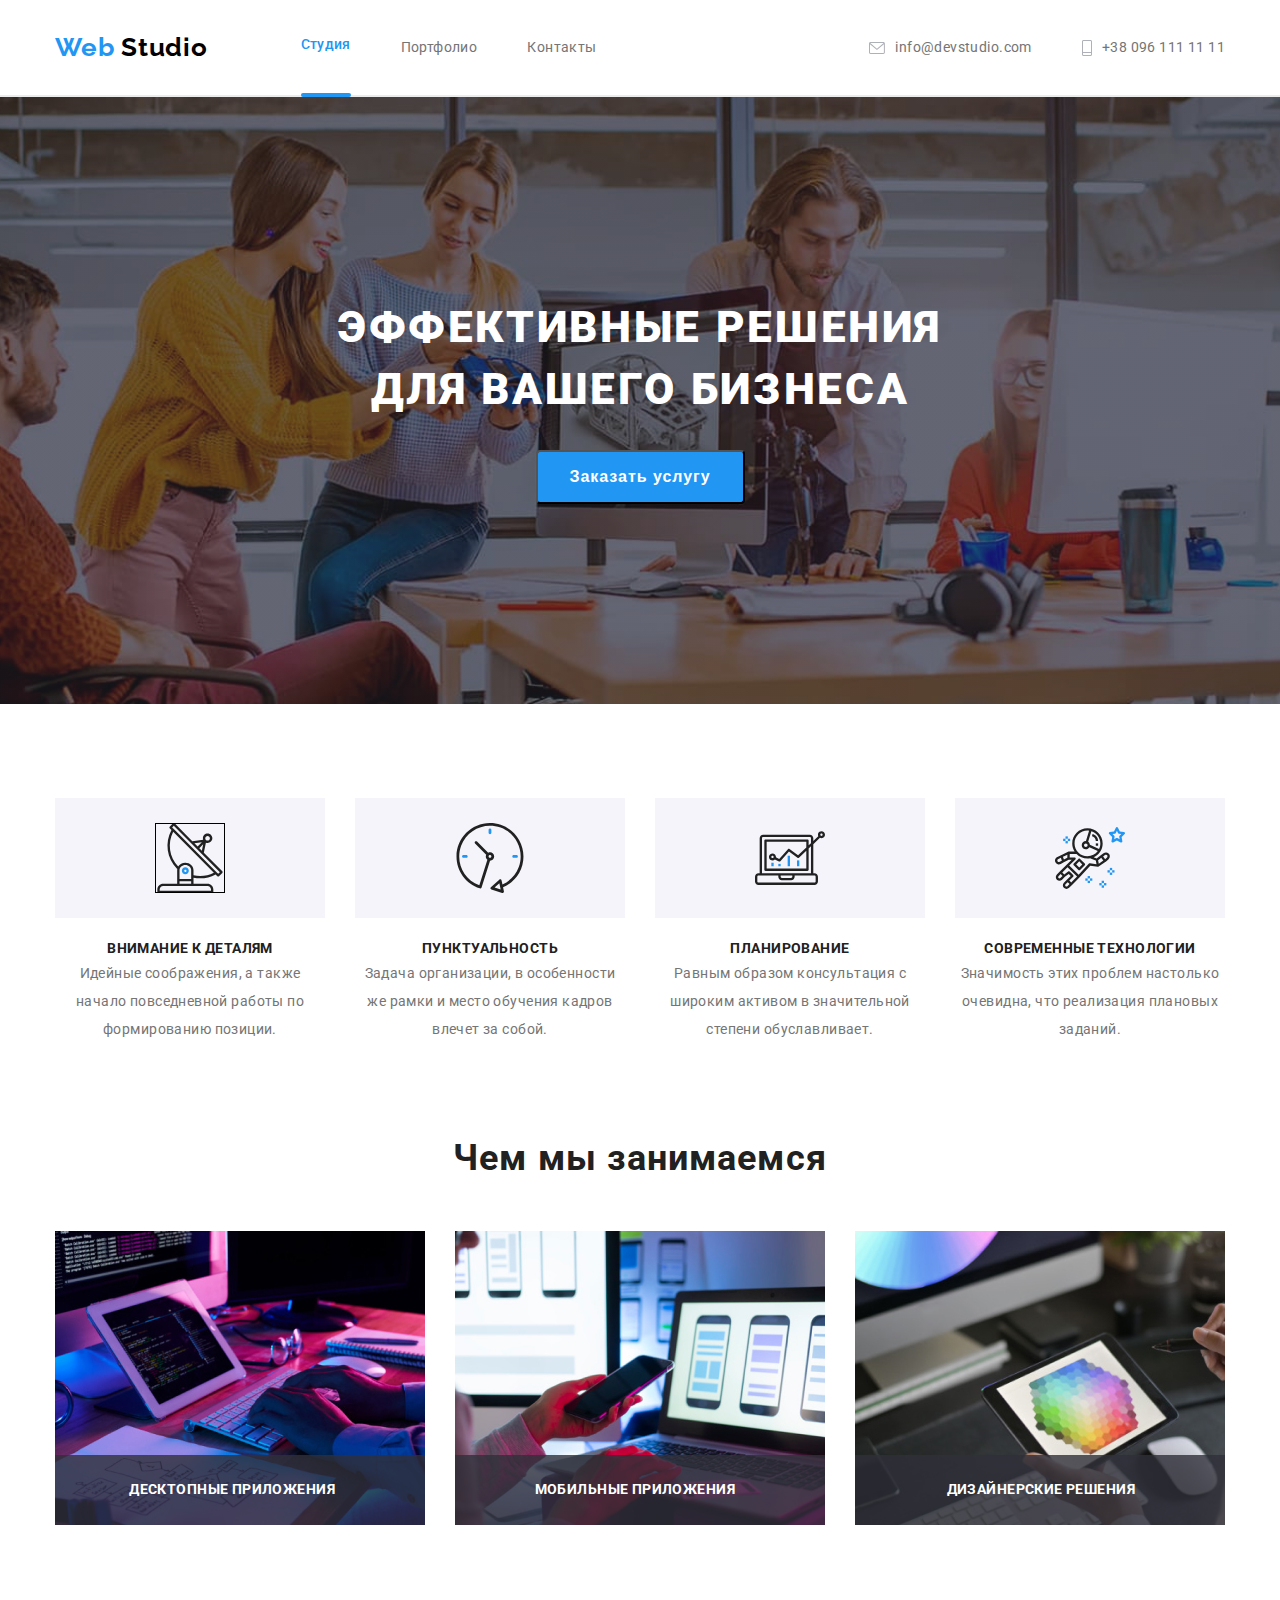
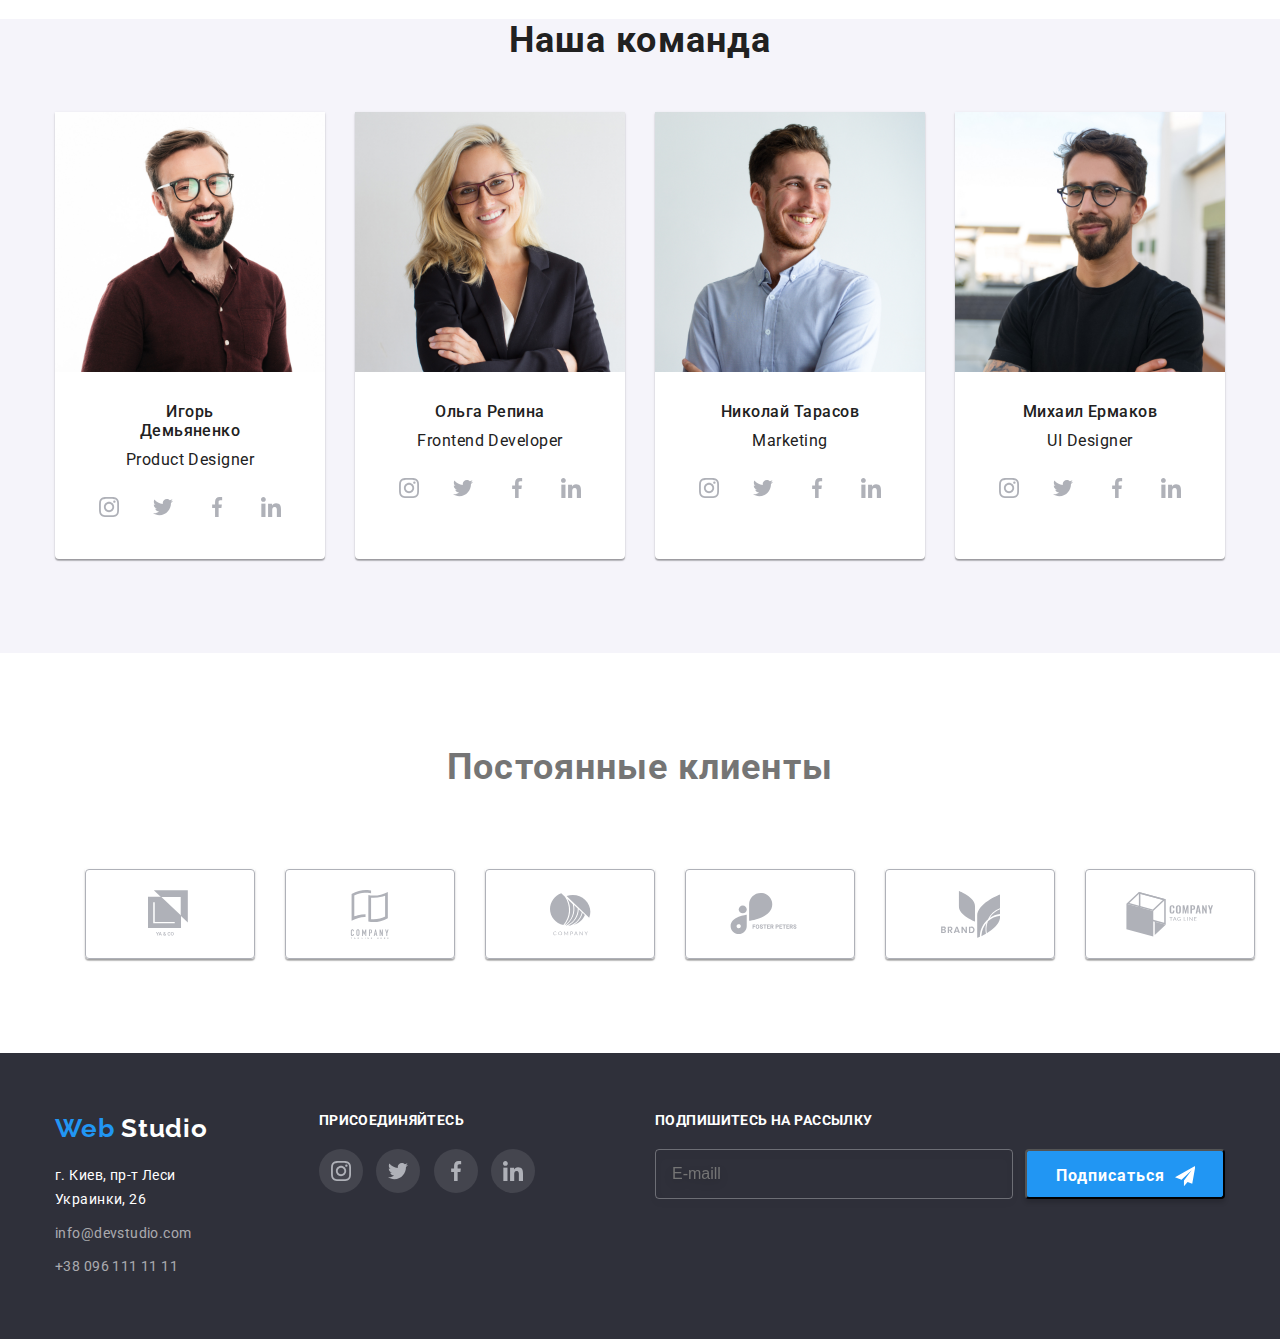
==== index.html @ 198d594f "Создание" ====
<!DOCTYPE html>
<html lang="ru">
<head>
    <meta charset="UTF-8">
    <meta http-equiv="X-UA-Compatible" content="IE=edge">
    <meta name="viewport" content="width=device-width, initial-scale=1.0">
    <title>домашнее задание#7</title>
    <link rel="preconnect" href="https://fonts.gstatic.com">
    <link href="https://fonts.googleapis.com/css2?family=Raleway:wght@700&family=Roboto:wght@400;500;700;900&display=swap" rel="stylesheet"> 
    <link rel="stylesheet" href="./css/styles.min.css">
</head>
<body class="page">
    <!-- шапка -->
   <header class="header ">
       <div class="container header__container"> 
       <nav class="navigation">
       <a href="./index.html" class="logo header__logo"> <span class="logo__color">Web</span> Studio</a>
    <ul class="site-nav list menu">
       <li class="menu__item"><a href="" class="link site-nav__current current menu__link"> Студия</a></li>
       <li class="menu__item"><a href="./portfolio.html" class="link menu__link link-current" >Портфолио</a></li>
       <li class="menu__item"><a href="" class="link menu__link">Контакты</a></li>
    </ul>
        </nav>
    <ul class="contacts-nav list menu"> 
       <li class="menu__item"> 
           <a href="mailto:info@devstudio.com" class="item menu__link ">
               <svg class="icon menu__item-icon" width= "16" height= "12" fill= "currentcolor">
                   <use  href="./images/sprite.svg.svg#icon-envelopehsvg"> </use>
               </svg>
               info@devstudio.com 
            </a>
        </li>
    <li class="menu__item">
        <a href="tel:+380961111111" class="item menu__link ">
            <svg class="icon menu__item-icon" width= "10" height= "16" fill= "currentcolor"> 
                <use  href="./images/tel.svg.svg#icon-Vector"> 
                </use>
            </svg>
             +38 096 111 11 11
            </a>
        </li>
    </ul>
       </div>
   </header> 
   <!-- герой -->
   <main>
       <section class="hero">
           <div class="container">
           <h1 class="hero__title  hero-container"> Эффективные решения для вашего бизнеса</h1>
           <button type="button" class="knob hero__knob hero-container" data-modal-open >Заказать услугу </button>
        </div>
        
       </section>
      
       <!-- о компании -->
       <section class="section"> 
           <div class="container">
               <h2 class="visually-hidden" > Секции </h2>
            <ul class="features list grid">
                <li class="section__item antenna"> 
                    <h3 class="features__title"> Внимание к деталям</h3>
                    <p class="features__text"> Идейные соображения, а также начало повседневной работы по формированию позиции.</p>
                </li>
                <li class="section__item clock">
                    <h3 class="features__title"> Пунктуальность</h3>
                    <p class="features__text"> Задача организации, в особенности же рамки и место обучения кадров влечет за собой.</p>
                </li>
                <li class="section__item diagrama">
                    <h3 class="features__title"> Планирование </h3>
                    <p class="features__text"> Равным образом консультация с широким активом в значительной степени обуславливает.</p>
                </li>
                <li class="section__item astronaut">
                    <h3 class="features__title">Современные технологии </h3>
                    <p class="features__text" > Значимость этих проблем настолько очевидна, что реализация плановых заданий.</p>
                </li>
            </ul>
        </div>
        </section>
        <section class="section-foto">
            <div class="container">
               <h2 class="section__title"> Чем мы занимаемся</h2>
                <ul class="list grid__img">
                <li class="grid__foto"> <img src="./images/img.jpg" alt="печает" width="370" > 
                <p class="grid__foto-text"> Десктопные приложения</p>
                </li>
                <li class="grid__foto"><img src="./images/img1.jpg" alt="телефон" width="370">
                    <p class="grid__foto-text"> Мобильные приложения</p>
                </li>
                <li class="grid__foto"><img src="./images/img2.jpg" alt="планшет" width="370">
                    <p class="grid__foto-text"> Дизайнерские решения</p>
                </li>
            </ul> 
        </div>
        </section>
       
       <!-- команда -->
       
       <section class="team">
        <div class="container personnel">
            <h2 class="team__title"> Наша команда</h2>
            <ul class="list grid__team">
                <li class="grid__item team__item">
                    <img class="personnel__img" src="./images/personnel/img.jpg" alt="игорь" width="270">
                    <h3 class="personnel__title">Игорь Демьяненко</h3>
                    <p class="team__text" lang="en"> Product Designer</p>
                    <ul class="list social-icons">
                        <li class="social-icons__item">
                            <a href="" class="social-icons__link" target="_blank" rel="noopener noreferrer">
                                <svg class="icon social-icons__icon">
                                    <use href=" ./images/sprite.svg.svg#icon-instagramsvg"></use>
                                </svg>
                            </a>
                        </li>
                        <li class="social-icons__item">
                            <a href="" class="social-icons__link" target="_blank" rel="noopener noreferrer">
                                <svg class="icon social-icons__icon">
                                    <use href="./images/sprite.svg.svg#icon-twittersvg"></use>
                                </svg>
                            </a>
                        </li>
                        <li class="social-icons__item">
                            <a href="" class="social-icons__link" target="_blank" rel="noopener noreferrer">
                                <svg class="icon social-icons__icon">
                                    <use href="./images/sprite.svg.svg#icon-facebooksvg"></use>
                                </svg>
                            </a>
                        </li>
                        <li class="social-icons__item">
                            <a href="" class="social-icons__link" target="_blank" rel="noopener noreferrer">
                                <svg class="icon social-icons__icon">
                                    <use href="./images/sprite.svg.svg#icon-linkedinsvg"></use>
                                </svg>
                            </a>
                        </li>
                    </ul>
                </li>
                <li class="grid__item team__item">
                    <img class="personnel__img" src="./images/personnel/img1.jpg" alt="оля" width="270">
                    <h3 class="personnel__title">Ольга Репина</h3>
                    <p class="team__text" lang="en"> Frontend Developer</p>
                    <ul class="list social-icons">
                        <li class="social-icons__item">
                            <a href="" class="social-icons__link" target="_blank" rel="noopener noreferrer">
                                <svg class="icon social-icons__icon">
                                    <use href=" ./images/sprite.svg.svg#icon-instagramsvg"></use>
                                </svg>
                            </a>
                        </li>
                        <li class="social-icons__item">
                            <a href="" class="social-icons__link" target="_blank" rel="noopener noreferrer">
                                <svg class="icon social-icons__icon">
                                    <use href="./images/sprite.svg.svg#icon-twittersvg"></use>
                                </svg>
                            </a>
                        </li>
                        <li class="social-icons__item">
                            <a href="" class="social-icons__link" target="_blank" rel="noopener noreferrer">
                                <svg class="icon social-icons__icon">
                                    <use href="./images/sprite.svg.svg#icon-facebooksvg"></use>
                                </svg>
                            </a>
                        </li>
                        <li class="social-icons__item">
                            <a href="" class="social-icons__link" target="_blank" rel="noopener noreferrer">
                                <svg class="icon social-icons__icon">
                                    <use href="./images/sprite.svg.svg#icon-linkedinsvg"></use>
                                </svg>
                            </a>
                        </li>
                    </ul>
                </li>
                <li class="grid__item team__item">
                    <img class="personnel__img" src="./images/personnel/img2.jpg" alt="коля" width="270">
                    <h3 class="personnel__title">Николай Тарасов</h3>
                    <p class="team__text" lang="en"> Marketing</p>
                    <ul class="list social-icons">
                        <li class="social-icons__item">
                            <a href="" class="social-icons__link" target="_blank" rel="noopener noreferrer">
                                <svg class="icon social-icons__icon">
                                    <use href=" ./images/sprite.svg.svg#icon-instagramsvg"></use>
                                </svg>
                            </a>
                        </li>
                        <li class="social-icons__item">
                            <a href="" class="social-icons__link" target="_blank" rel="noopener noreferrer">
                                <svg class="icon social-icons__icon">
                                    <use href="./images/sprite.svg.svg#icon-twittersvg"></use>
                                </svg>
                            </a>
                        </li>
                        <li class="social-icons__item">
                            <a href="" class="social-icons__link" target="_blank" rel="noopener noreferrer">
                                <svg class="icon social-icons__icon">
                                    <use href="./images/sprite.svg.svg#icon-facebooksvg"></use>
                                </svg>
                            </a>
                        </li>
                        <li class="social-icons__item">
                            <a href="" class="social-icons__link" target="_blank" rel="noopener noreferrer">
                                <svg class="icon social-icons__icon">
                                    <use href="./images/sprite.svg.svg#icon-linkedinsvg"></use>
                                </svg>
                            </a>
                        </li>
                    </ul>
                </li>
                <li class="grid__item team__item">
                    <img class="personnel__img" src="./images/personnel/img3.jpg" alt="миша" width="270">
                    <h3 class="personnel__title" >Михаил Ермаков</h3>
                    <p class="team__text" lang="en"> UI Designer</p>
                    <ul class="list social-icons">
                        <li class="social-icons__item">
                            <a href="" class="social-icons__link" target="_blank" rel="noopener noreferrer">
                                <svg class="icon social-icons__icon">
                                    <use href=" ./images/sprite.svg.svg#icon-instagramsvg"></use>
                                </svg>
                            </a>
                        </li>
                        <li class="social-icons__item">
                            <a href="" class="social-icons__link" target="_blank" rel="noopener noreferrer">
                                <svg class="icon social-icons__icon">
                                    <use href="./images/sprite.svg.svg#icon-twittersvg"></use>
                                </svg>
                            </a>
                        </li>
                        <li class="social-icons__item">
                            <a href="" class="social-icons__link" target="_blank" rel="noopener noreferrer">
                                <svg class="icon social-icons__icon">
                                    <use href="./images/sprite.svg.svg#icon-facebooksvg"></use>
                                </svg>
                            </a>
                        </li>
                        <li class="social-icons__item">
                            <a href="" class="social-icons__link" target="_blank" rel="noopener noreferrer">
                                <svg class="icon social-icons__icon">
                                    <use href="./images/sprite.svg.svg#icon-linkedinsvg"></use>
                                </svg>
                            </a>
                        </li>
                    </ul>
                </li>
            </ul>
        </div>
       </section>
       <section class="clients">
           <div class="container">
               <h2 class="clients__title"> Постоянные клиенты </h2>
                <ul class="clients__list list">
                    <li class="clients__list-item grid__item">
                        <a class="clients__link" href="" target="_blank" rel="noopener noreferrer" aria-label="логотип компании">
                            <svg class="clients__link-item icon" width="44" height="49">
                                <use href="./images/logo.svg.svg#icon-logo1svg"></use>
                            </svg>
                        </a>
                    </li>
                    <li class="clients__list-item grid__item">
                        <a class="clients__link" href="" target="_blank" rel="noopener noreferrer" aria-label="логотип компании">
                            <svg class="clients__link-item icon" width="44" height="49">
                                <use href="./images/logo.svg.svg#icon-logo2svg"></use>
                            </svg>
                        </a>
                    </li>
                    <li class="clients__list-item grid__item">
                        <a class="clients__link" href="" target="_blank" rel="noopener noreferrer" aria-label="логотип компании">
                            <svg class="clients__link-item icon" width="41" height="43">
                                <use href="./images/logo.svg.svg#icon-Objectsvg"></use>
                            </svg>
                        </a>
                    </li>
                    <li class="clients__list-item grid__item">
                        <a class="clients__link" href="" target="_blank" rel="noopener noreferrer" aria-label="логотип компании">
                            <svg class="clients__link-item icon" width="80" height="42">
                                <use href="./images/logo.svg.svg#icon-logo4svg"></use>
                            </svg>
                        </a>
                    </li>
                    <li class="clients__list-item grid__item">
                        <a class="clients__link" href="" target="_blank" rel="noopener noreferrer" aria-label="логотип компании">
                            <svg class="clients__link-item icon" width="59" height="47">
                                <use href="./images/logo.svg.svg#icon-logo5svg"></use>
                            </svg>
                        </a>
                    </li>
                    <li class="clients__list-item grid__item">
                        <a class="clients__link" href="" target="_blank" rel="noopener noreferrer" aria-label="логотип компании">
                            <svg class="clients__link-item icon" width="88" height="45">
                                <use href="./images/logo.svg.svg#icon-logo6svg"></use>
                            </svg>
                        </a>
                    </li>
                </ul>
           </div>
       </section>
    
   </main>
   <!-- футер -->
   <footer class="footer">
      <div class="container  contacts-blocks footer__contacts-blocks">
       <div class="footer__studio">
        <a href="./index.html" class="logo footer__studio-logo"> 
            <span class="logo__color">Web</span>
            <span class="footer__studio-studio">Studio</span> 
        </a>
        <address>
        <ul class="contact list">
            <li><a class="contact__street" href="https://goo.gl/maps/mErKs5GL6dfHphj38" target="_blank" rel="noopener noreferrer"> г. Киев, пр-т Леси Украинки, 26</a></li>
            <li> <a class="contact__link" href="mailto:info@devstudio.com"> info@devstudio.com</a> </li>
            <li><a class="contact__tel" href="tel:+380961111111"> +38 096 111 11 11</a></li>
         </ul>
        </address>
       </div>
    
    <div class="footer-social">
        <h3 class="footer-social__title">ПРИСОЕДИНЯЙТЕСЬ</h3>
        <ul class="list footer-social-list">
            <li class="footer-social-list__item">
                <a href="" class="footer-social-list__link" target="_blank" rel="noopener noreferrer">
                    <svg class="icon footer-social-list__icon" width="20" height="20">
                        <use href=" ./images/sprite.svg.svg#icon-instagramsvg"></use>
                    </svg>
                </a>
            </li>
            <li class="footer-social-list__item">
                <a href="" class="footer-social-list__link" target="_blank" rel="noopener noreferrer">
                    <svg class="icon footer-social-list__icon" width="20" height="20">
                        <use href="./images/sprite.svg.svg#icon-twittersvg"></use>
                    </svg>
                </a>
            </li>
            <li class="footer-social-list__item">
                <a href="" class="footer-social-list__link" target="_blank" rel="noopener noreferrer">
                    <svg class="icon footer-social-list__icon" width="20" height="20">
                        <use href="./images/sprite.svg.svg#icon-facebooksvg"></use>
                    </svg>
                </a>
            </li>
            <li class="footer-social-list__item">
                <a href="" class="footer-social-list__link" target="_blank" rel="noopener noreferrer">
                    <svg class="icon footer-social-list__icon" width="20" height="20" >
                        <use href="./images/sprite.svg.svg#icon-linkedinsvg"></use>
                    </svg>
                </a>
            </li>
        </ul>
    </div>
    <div class="form ">
        <h3 class="form__title">Подпишитесь на рассылку</h3>
        <form class="form-footer">
          <input type="text" name="maill" placeholder="E-maill" required class="form-footer__input" />
          <button type="submit" class="form-footer__button">
            <span class="form-footer__button-text">
              Подписаться
              <svg class="form-footer__button-icon">
                <use href="./images/send.svg#icon-icon-send"></use>
              </svg>
            </span>
          </button>
        </form>
      </div>
</div>
   </footer> 
  
   <div class="blackdrop is-hidden" data-modal>
    <div class="modal">
        <button class="modal__btd-close" data-modal-close>
            <svg class="modal__btd-close-icon" width="15" height="15" >
                <use href="./images/icon/close.svg#icon-close"> </use>
        </svg>
        </button>
        <form class="modal-form">
            <p class="modal-form__title">Оставьте свои данные, мы вам перезвоним</p>
            <div class="modal-form__line">
              <label for="user">Имя</label>
              <input type="text" name="user" id="user" class="modal-form__line-input" required autocomplete="off" />
              <svg class="modal-form__line-icon">
                <use href="./images/address.svg#icon-user"></use>
              </svg>
            </div>
            <div class="modal-form__line">
              <label for="tel">Телефон</label>
              <input type="tel" name="tel" id="tel" class="modal-form__line-input" required />
              <svg class="modal-form__line-icon">
                <use href="./images/address.svg#icon-phone"></use>
              </svg>
            </div>
            <div class="modal-form__line">
              <label class="modal-form__line-label" for="email">Почта</label>
              <input type="email" name="email" id="email" class="modal-form__line-input" autocomplete="off" />
              <svg class="modal-form__line-icon">
                <use href="./images/address.svg#icon-email"></use>
              </svg>
            </div>
            <div class="modal-form__line">
              <label for="comment">Комментарий</label>
              <textarea class="modal-form__line-comment" id="comment" placeholder="Введите текст" rows="6"></textarea>
            </div>
            <div class="modal-form__check">
              <label class="modal-form__check-label">
                <input type="checkbox" class="modal-form__check-input" />
                <span class="modal-form__check-icon"> </span>
                Соглашаюсь с рассылкой и принимаю
                <a href="" class="modal-form__check-labelcolor">Условия договора</a>
              </label>
            </div>
            <button type="submit" class="modal-form__button">Отправить</button>
          </form>
    </div>
</div>
  
<script src="./js/modal.js"></script> 
</body>
</html>
---- css/styles.min.css ----
:root{--primary-text-color:  #757575;--title-text-color: #212121;--accent-color:#2196F3;--adress-color:  #ffffff99;--title-name-color: #FFFFFF;--bg-color:#2F303A;--bg-team-color: #F5F4FA;--bg-page-color: #E5E5E5;--button-portfolio-color:#000000;--prog-color: #EEEEEE }html{box-sizing:border-box}*,*::before,*::after{box-sizing:inherit}body{margin:0}a{text-decoration:none}h1,h2,h3,h4,h5,h6,p,ul{margin-top:0;margin-bottom:0}.visually-hidden{position:absolute !important;clip:rect(1px 1px 1px 1px);clip:rect(1px, 1px, 1px, 1px);padding:0 !important;border:0 !important;height:1px !important;width:1px !important;overflow:hidden}img{display:block;max-width:100%;height:auto}.page{font-family:'Roboto', sans-serif;font-weight:normal;font-size:14px;line-height:1.71;letter-spacing:0.03em;color:var(--primary-text-color);background-color:var(--title-name-color)}.list{list-style:none;margin-top:0;margin-bottom:0;padding-left:0;list-style:none}.team{padding-bottom:94px;background-color:var(--bg-page-color);text-align:center;margin-right:auto;margin-left:auto}.section{padding-top:94px;padding-bottom:94px}.header,.page header{padding-top:32px;padding-bottom:32px;border-bottom:2px solid #ececec}.container,.portfolio__container,.portfolio__container-footer{width:1200px;padding-right:15px;padding-left:15px;margin-right:auto;margin-left:auto;height:100%}.hero__knob{color:var(--title-name-color);background-color:var(--accent-color);font-style:normal;font-weight:bold;font-size:16px;line-height:1.87;letter-spacing:0.06em;min-width:200px;border-radius:4px;min-height:50px;padding:10px 32px}.portfolio-navigator__list-button{display:inline-block;padding:6px 22px;color:var(--title-text-color);background-color:var(--bg-team-color);cursor:pointer;font-style:normal;font-weight:500;font-size:16px;text-align:center;margin-right:8px;border-radius:4px;min-width:73px;text-decoration:none;border:whitesmoke;cursor:pointer;transition-property:background-color, color, box-shadow, border;transition-duration:250ms;transition-timing-function:cubic-bezier(0.4, 0, 0.2, 1)}.hero__knob:hover{color:var(--title-name-color);background-color:var(--accent-color)}.portfolio-navigator__list-button:hover,.portfolio-navigator__list-button:focus{color:var(--title-name-color);background-color:var(--accent-color);box-shadow:0px 3px 1px rgba(0,0,0,0.1),0px 1px 2px rgba(0,0,0,0.08),0px 2px 2px rgba(0,0,0,0.12);border-radius:4px}.menu{display:inline-flex}.menu__item:not(:last-child){margin-right:50px}.menu__link{display:flex;align-items:center;cursor:pointer;transition:color 250ms cubic-bezier(0.4, 0, 0.2, 1);color:var(--primary-text-color)}.menu__link:hover,.menu__link:focus{color:var(--accent-color)}.menu__item:hover .icon,.menu__item:focus .icon{fill:var(--accent-color)}.social-icons{display:inline-flex}.social-icons__item+.social-icons__item{margin-left:10px}.social-icons__link{display:inline-block;justify-content:center;align-items:center;width:44px;height:44px;border-radius:50%;background-color:#FFFFFF;padding-bottom:30px;transition-property:background-color;transition:250ms cubic-bezier(0.4, 0, 0.2, 1)}.social-icons__item{padding-bottom:30px}.social-icons__icon{width:20px;height:20px;fill:#AFB1B8}.social-icons__link:hover,.social-icons__link:focus{background-color:var(--accent-color)}.social-icons :hover .social-icons__icon,.social-icons :focus .social-icons__icon{fill:var(--title-name-color);color:var(--title-name-color)}.logo{color:var(--button-portfolio-color);font-family:Raleway;font-style:normal;font-weight:bold;font-size:26px;line-height:1.2;letter-spacing:0.03em;display:block;text-decoration:none}.logo__color{color:var(--accent-color);font-family:Raleway;text-decoration:none;font-style:normal;font-weight:bold;font-size:26px;line-height:1.2;letter-spacing:0.03em}.blackdrop{position:fixed;top:0;left:0;width:100%;height:100%;bottom:0;right:0;background-color:rgba(0,0,0,0.2);opacity:1;transition:opacity 250ms cubic-bezier(0.4, 0, 0.2, 1)}.blackdrop.is-hidden{opacity:0;pointer-events:none}.modal{position:absolute;top:50%;left:50%;width:528px;height:581px;transform:translate(-50%, -50%) scale(1);background-color:var(--title-name-color);box-shadow:0px 1px 3px rgba(0,0,0,0.12),0px 1px 1px rgba(0,0,0,0.14),0px 2px 1px rgba(0,0,0,0.2);border-radius:4px;transition:transform 250ms cubic-bezier(0.4, 0, 0.2, 1)}.modal__btd-close-icon{font-size:20px}.modal__btd-close{position:absolute;top:8px;right:8px;background-color:var(--title-name-color);min-width:30px;height:30px;border-radius:50%;border:1px solid rgba(0,0,0,0.1);cursor:pointer}.modal__btd-close-icon:hover{fill:var(--accent-color)}.backdrop.is-hidden .modal{transform:translate(-50%, -50%) scale(0.6)}.modal-form{display:flex;flex-direction:column;padding:40px}.modal-form__line{display:inline-flex;flex-direction:column;width:448px;margin-bottom:10px;position:relative}.modal-form__line-input{width:448px;height:40px;padding-left:42px;display:flex;align-items:center;border:1px solid rgba(33,33,33,0.2);box-sizing:border-box;border-radius:4px}.modal-form__line-icon{height:18px;width:18px;position:absolute;top:28px;left:15px}.modal-form__title{font-family:Roboto;font-style:normal;font-weight:bold;font-size:20px;line-height:23px;text-align:center;letter-spacing:0.03em;margin-bottom:12px;color:var(--title-text-color)}.modal-form__line-label{margin-bottom:4px;font-size:12px;line-height:14px;letter-spacing:0.01em;color:var(--primary-text-color);transition:250ms cubic-bezier(0.4, 0, 0.2, 1)}.modal-form__line-comment{resize:none;border:1px solid rgba(33,33,33,0.2);box-sizing:border-box;border-radius:4px;padding:12px 16px;font-size:14px;line-height:1.14;letter-spacing:0.01em;color:rgba(117,117,117,0.5)}.modal-form__line :focus{border-color:var(--accent-color);outline:none}.modal-form__line-input:focus+.modal-form__line-icon{fill:var(--accent-color)}.modal-form__check{margin-top:20px;margin-bottom:30px}.modal-form__check-label{display:inline-block;font-size:14px;line-height:1.7;letter-spacing:0.03em;color:var(--primary-text-color)}.modal-form__check-input{appearance:none;-webkit-appearance:none;-moz-appearance:none;position:absolute}.modal-form__check-icon{display:inline-block;border:2px solid black;border-radius:2px;width:16px;height:15px;background-color:var(--title-name-color);background-image:url()}.modal-form__check-input:checked+.modal-form__check-icon{background-color:var(--accent-color);background-image:url(../images/Vecto.svg);border:none;background-size:contain;background-position:center;background-repeat:no-repeat}.modal-form__check-labelcolor{color:var(--accent-color)}.modal-form__button{width:200px;height:50px;margin-left:auto;margin-right:auto;background:var(--accent-color);box-shadow:0px 4px 4px rgba(0,0,0,0.15);border-radius:4px;font-weight:bold;font-size:16px;line-height:1.87;align-items:center;text-align:center;letter-spacing:0.06em;cursor:pointer;color:var(--title-name-color)}.modal-form__button:hover,.modal-form__button:focus{background:var(--accent-color);box-shadow:0px 4px 4px rgba(0,0,0,0.15);transition:250ms cubic-bezier(0.4, 0, 0.2, 1)}.portfolio{font-family:Roboto, sans-serif;background-color:var(--title-name-color);color:var(--primary-text-color)}.portfolio-navigator{padding-top:94px}.projects{padding-top:50px;padding-top:0}.projects-list{display:flex;flex-wrap:wrap}.portfolio li{flex-wrap:wrap}.projects-list__title{margin:20px 24px 4px 24px;color:var(--title-text-color);font-family:Roboto;font-style:normal;font-weight:bold;font-size:18px;line-height:2;letter-spacing:0.06em;padding-bottom:4px}.projects-list__link{width:322px;text-decoration:none;margin-left:auto;margin-right:auto;overflow:hidden;position:relative}.projects-list__work{margin:0 24px 20px 24px;color:var(--primary-text-color);font-family:Roboto;font-style:normal;font-weight:normal;font-size:16px;line-height:1.9;letter-spacing:0.03em;padding-bottom:20px}.projects-list__card{width:370px;margin-right:30px;margin-bottom:30px;border:1px solid var(--prog-color);transition-property:box-shadow;transition-duration:250ms;transition-timing-function:cubic-bezier(0.4, 0, 0.2, 1)}.projects-list__card:hover,.projects-list__card:focus{box-shadow:0px 1px 1px rgba(0,0,0,0.12),0px 4px 4px rgba(0,0,0,0.06),1px 4px 6px rgba(0,0,0,0.16)}.projects-list__card:nth-child(3n){margin-right:0}.projects-list__card:nth-last-child(-n+3){margin-bottom:94px}.projects-list__border{border-right:1px solid var(--prog-color);border-bottom:1px solid var(--prog-color);border-left:1px solid var(--prog-color);padding-left:24px;padding-right:24px;background-color:var(--main-light-color)}.projects-list__foto{position:relative;overflow:hidden}.projects-list__text{position:absolute;top:0;left:0;width:100%;min-height:100%;padding:63px 24px;font-family:Roboto;font-style:normal;font-weight:normal;font-size:18px;line-height:1.55;letter-spacing:0.03em;color:#fff;background-color:rgba(33,150,243,0.9);transform:translateY(101%);transition:transform 250ms cubic-bezier(0.4, 0, 0.2, 1)}.projects-list__card:hover .projects-list__text,.projects-list__card:focus .projects-list__text{transform:translateY(0)}.portfolio-navigator__list{text-align:center;justify-content:center;margin-bottom:50px;list-style:none}.footer{margin-right:auto;margin-left:auto;background-color:var(--bg-color);padding-top:60px}.footer__contacts-blocks{display:flex}.footer__studio-logo{display:block;margin-right:auto;margin-bottom:20px}.footer__studio-studio{color:var(--title-name-color);font-family:Raleway;font-style:normal;font-weight:bold;font-size:26px;line-height:1.2;letter-spacing:0.03em}.contact__street{color:var(--title-name-color);font-style:normal;font-weight:normal;font-size:14px;line-height:1.7;letter-spacing:0.03em;text-decoration:none;display:inline-block;padding-bottom:10px}.contact__link{display:inline-block;color:#ffffff99;font-style:normal;font-weight:normal;font-size:14px;line-height:1.7;letter-spacing:0.03em;padding-bottom:9px;transition:color 250ms cubic-bezier(0.4, 0, 0.2, 1)}.contact__tel{display:inline-block;color:#ffffff99;font-style:normal;font-weight:normal;font-size:14px;line-height:1.7;letter-spacing:0.03em;padding-bottom:60px;transition:color 250ms cubic-bezier(0.4, 0, 0.2, 1)}.footer-social{display:inline-block;flex-basis:calc((50% - 45px) / 2);margin-left:70px}.footer-social__title{font-family:Roboto;font-style:normal;font-weight:700;font-size:14px;line-height:1.14;text-transform:uppercase;color:var(--title-name-color);margin-bottom:20px}.footer-social-list__item:not(:last-child){margin-right:10px}.footer-social-list__item{display:inline-block;justify-content:center;align-items:center}.footer-social-list__link:hover,.footer-social-list__link:focus{fill:var(--title-name-color);background-color:var(--accent-color)}.footer-social-list__link{display:flex;justify-content:center;align-items:center;width:44px;height:44px;border-radius:50%;background-color:rgba(255,255,255,0.1);transition:background-color 250ms cubic-bezier(0.4, 0, 0.2, 1)}.footer-social-list__icon{fill:var(--title-name-color)}.form{margin-left:93px}.form__title{font-family:Roboto;font-style:normal;font-weight:bold;font-size:14px;line-height:1.14;text-transform:uppercase;margin-bottom:20px;color:var(--title-name-color)}.form-footer__button{width:200px;height:50px;padding:10px 28px 10px 29px;margin-left:12px;background:var(--accent-color);box-shadow:0px 4px 4px rgba(0,0,0,0.15);border-radius:4px;cursor:pointer}.form-footer__button-text{font-family:Roboto;font-style:normal;font-weight:bold;font-size:16px;line-height:1.9;display:flex;align-items:center;text-align:center;letter-spacing:0.06em;color:var(--title-name-color)}.form-footer__button-icon{width:24px;height:24px;margin-left:10px;fill:var(--title-name-color)}.form-footer__input{width:358px;height:50px;padding-bottom:15px;padding-top:15px;padding-left:16px;background-color:transparent;border:1px solid rgba(255,255,255,0.3);box-sizing:border-box;filter:drop-shadow(0px 4px 4px rgba(0,0,0,0.15));border-radius:4px;font-size:16px;line-height:1.25;color:rgba(255,255,255,0.6)}.form-footer{display:flex}.grid{display:flex;flex-wrap:wrap;margin-left:-30px;margin-top:-30px}.grid__team{display:flex;flex-wrap:wrap;margin-left:-30px;margin-top:-30px;font-weight:bold;font-size:36px;line-height:1.16;text-align:center;letter-spacing:0.03em;color:var(--title-text-color)}.grid__item{flex-basis:calc((100% - 30px * var(--grid__item)) / var(--grid__item));margin-left:30px;margin-top:30px;box-shadow:0px 1px 3px rgba(0,0,0,0.12),0px 1px 1px rgba(0,0,0,0.14),0px 2px 1px rgba(0,0,0,0.2);border-radius:0px 0px 4px 4px;background-color:var(--title-name-color)}.grid__team+.grid__item{margin-left:30px}.grid__img{justify-content:space-between;display:flex;padding-bottom:94px}.icon{fill:#afb1b8;transition:fill 250ms cubic-bezier(0.4, 0, 0.2, 1)}.grid__foto{position:relative;opacity:1}.grid__foto::before{display:inline-block;position:absolute;content:"";width:370px;height:70px;bottom:0;background-color:rgba(47,48,58,0.8)}.grid__foto-text{display:flex;position:absolute;right:90px;bottom:27px;font-family:Roboto;font-style:normal;font-weight:bold;font-size:14px;line-height:1.14;text-align:center;letter-spacing:0.03em;text-transform:uppercase;color:var(--title-name-color)}.site-nav__link .portfolio-page.site-nav__link{display:block;padding-top:32px;padding-bottom:32px;color:var(--title-text-color);text-decoration:none;font-style:normal;font-weight:500;font-size:14px;line-height:1.14;letter-spacing:0.02em;transition:color 250ms cubic-bezier(0.4, 0, 0.2, 1)}.site-nav__link:hover,.site-nav__link:focus{color:var(--accent-color);font-style:normal;font-weight:500;font-size:14px;line-height:1.2;letter-spacing:0.02em}.site-nav__current{color:var(--accent-color);font-style:normal;font-weight:500;font-size:14px;line-height:1.2;letter-spacing:0.02em}.contacts-nav__item,.portfolio-page.contacts-nav__item{color:var(--primary-text-color);text-decoration:none;font-style:normal;font-weight:500;font-size:14px;line-height:1.2;letter-spacing:0.02em}.contacts-nav__item:hover,.contacts-nav__item:focus{color:var(--alternative-text-color);font-style:normal;font-weight:500;font-size:14px;line-height:1.2;letter-spacing:0.02em}.link{transition:color 300ms ease-in}.current{position:relative}.site-nav__current::after{position:absolute;bottom:-45px;content:'';display:block;height:4px;width:100%;border-radius:2px;background-color:var(--accent-color)}.menu__item-icon{margin-right:10px}.header__container,.header__portfolio__container{display:flex;justify-content:center;align-items:center}.header__logo{margin-right:93px}.navigation,.portfolio-navigation{display:flex;flex-direction:row;align-items:center;margin-right:auto}.hero{text-align:center;background-color:var(--bg-color);background-image:linear-gradient(rgba(47,48,58,0.4), rgba(47,48,58,0.4)),url(../images/fon.jpg);background-repeat:no-repeat;background-position:center;background-size:cover;min-width:100vh;padding-top:200px;padding-bottom:200px;margin-left:auto;margin-right:auto}.hero__title{color:var(--title-name-color);font-style:normal;font-weight:900;font-size:44px;line-height:1.4;letter-spacing:0.06em;text-transform:uppercase;width:calc( 100% / 12 * 7);justify-content:center;max-width:696px;margin-left:auto;margin-right:auto;margin-bottom:30px;text-align:center}.features__title{color:var(--title-text-color);font-style:normal;font-weight:bold;font-size:14px;line-height:1.2px;letter-spacing:0.03em;text-transform:uppercase;padding-bottom:10px;list-style:none}.features__text{font-style:normal;font-weight:normal;font-size:14px;line-height:2;letter-spacing:0.03em}.section__item::before{content:'';display:block;height:120px;background-color:var(--bg-team-color);background-position:center;background-repeat:no-repeat;margin-bottom:30px}.section__item::before{background-image:url(../images/icon/antenna.svg.svg)}.clock::before{background-image:url(../images/icon/clock.svg.svg)}.diagrama::before{background-image:url(../images/icon/diagram.svg.svg)}.astronaut::before{background-image:url(../images/icon/astronaut.svg.svg)}.section__item{flex-basis:calc((100% - 30px * 4) / 4);margin-left:30px;margin-top:30px;text-align:center}.clients{padding-top:94px;padding-bottom:94px}.clients__title{font-weight:700;font-size:36px;line-height:1.16;text-align:center;letter-spacing:0.03em;margin-bottom:50px}.clients__list-item{--grid__item: 6}.clients__link{display:flex;flex-wrap:wrap;justify-content:center;align-items:center;width:170px;height:90px;border:1px solid #afb1b8;border-radius:4px;transition-property:background-color, color, box-shadow, border;transition-duration:250ms;transition-timing-function:cubic-bezier(0.4, 0, 0.2, 1)}.clients__link:hover,.clients__link:focus{background-color:var(--title-name-color);border:1px solid #2196F3}.clients__link:hover .icon,.clients__link:focus .icon{fill:var(--accent-color)}.clients__list{display:flex}.team{background-color:var(--bg-team-color)}.section__title,.team__title{color:var(--title-text-color);font-style:normal;font-weight:bold;font-size:36px;line-height:1.2;letter-spacing:0.03em;text-align:center;padding-bottom:50px}.personnel__title{color:var(--title-text-color);font-style:normal;font-weight:500;font-size:16px;line-height:1.2;letter-spacing:0.03em;margin-top:30px;margin-right:auto;margin-bottom:10px;margin-left:auto;text-align:center;width:152px}.personnel__img{margin-bottom:30px}.team__text{color:var(--main-text-color);font-style:normal;font-weight:normal;font-size:16px;line-height:1.2;letter-spacing:0.03em;margin-right:auto;margin-bottom:16px;margin-left:auto;text-align:center;width:147px}.team__item{--grid__item: 4;box-shadow:0px 1px 3px rgba(0,0,0,0.12),0px 1px 1px rgba(0,0,0,0.14),0px 2px 1px rgba(0,0,0,0.2);border-radius:0px 0px 4px 4px}
/*# sourceMappingURL=styles.min.css.map */
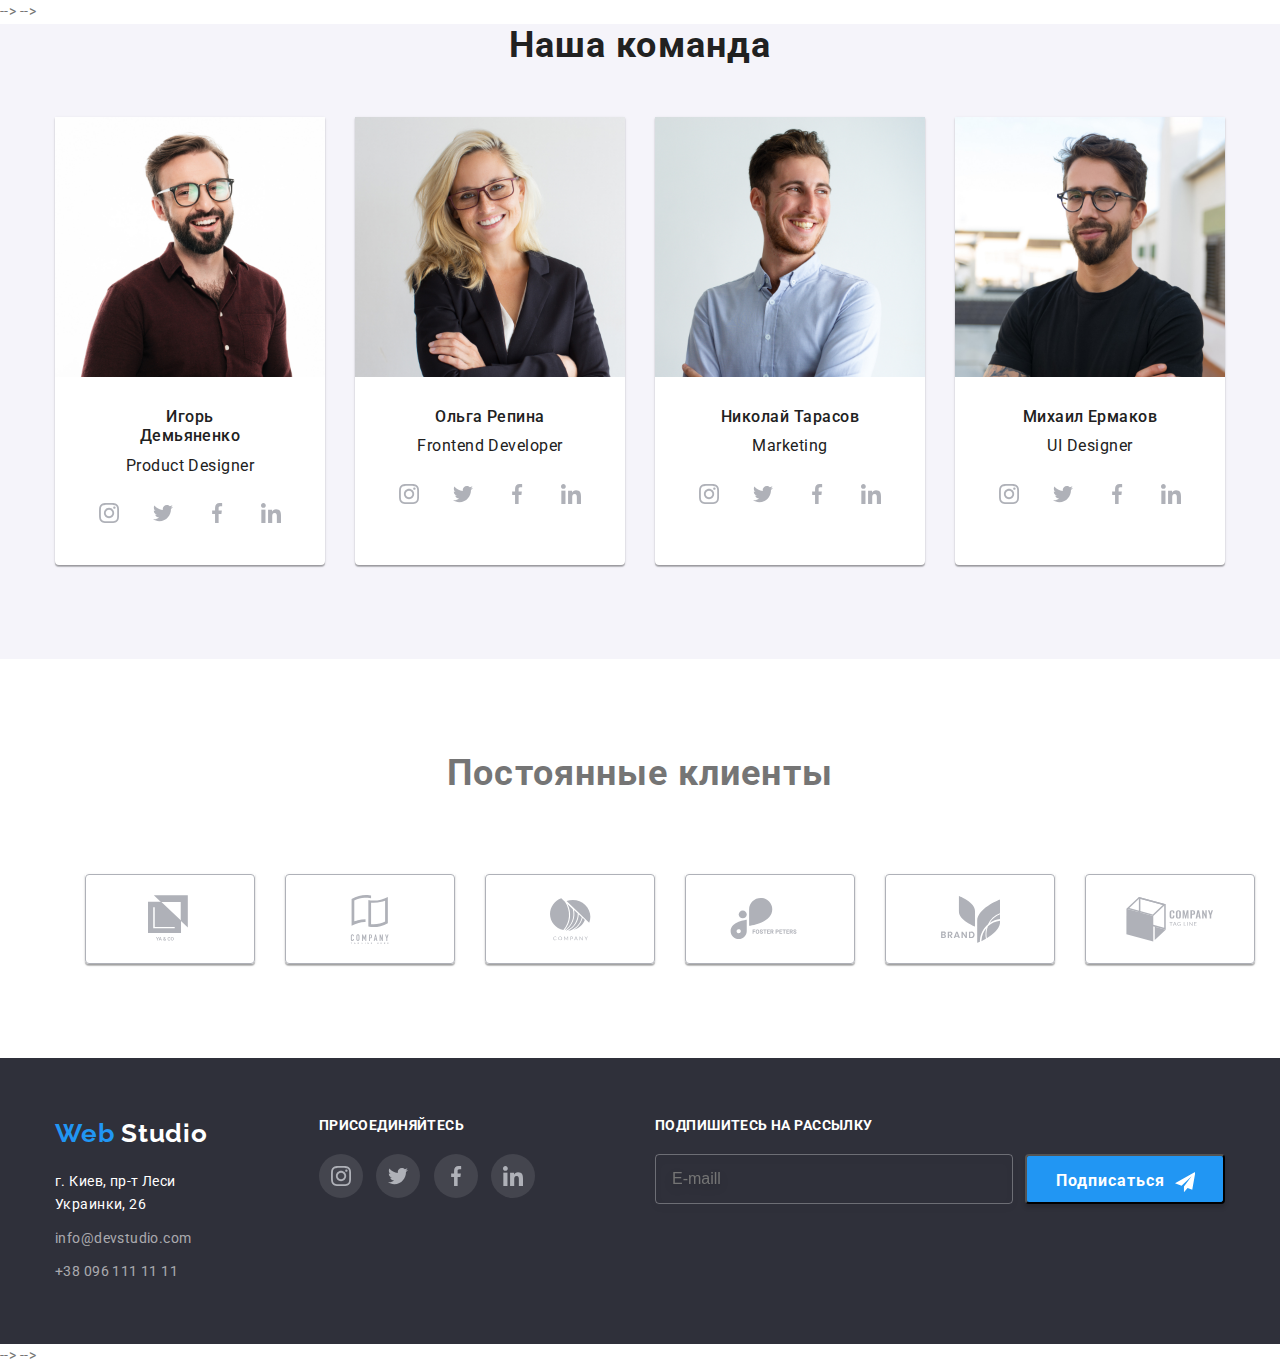
==== commit b280cbcc: "День 1" ====
--- a/index.html
+++ b/index.html
@@ -11,7 +11,7 @@
 </head>
 <body class="page">
     <!-- шапка -->
-   <header class="header ">
+   <!-- <header class="header ">
        <div class="container header__container"> 
        <nav class="navigation">
        <a href="./index.html" class="logo header__logo"> <span class="logo__color">Web</span> Studio</a>
@@ -41,9 +41,9 @@
         </li>
     </ul>
        </div>
-   </header> 
+   </header>  -->
    <!-- герой -->
-   <main>
+   <!-- <main>
        <section class="hero">
            <div class="container">
            <h1 class="hero__title  hero-container"> Эффективные решения для вашего бизнеса</h1>
@@ -53,7 +53,7 @@
        </section>
       
        <!-- о компании -->
-       <section class="section"> 
+       <!-- <section class="section"> 
            <div class="container">
                <h2 class="visually-hidden" > Секции </h2>
             <ul class="features list grid">
@@ -91,10 +91,10 @@
                 </li>
             </ul> 
         </div>
-        </section>
+        </section> --> -->
        
        <!-- команда -->
-       
+        -->
        <section class="team">
         <div class="container personnel">
             <h2 class="team__title"> Наша команда</h2>
@@ -242,7 +242,7 @@
             </ul>
         </div>
        </section>
-       <section class="clients">
+        <section class="clients">
            <div class="container">
                <h2 class="clients__title"> Постоянные клиенты </h2>
                 <ul class="clients__list list">
@@ -294,7 +294,7 @@
     
    </main>
    <!-- футер -->
-   <footer class="footer">
+    <footer class="footer">
       <div class="container  contacts-blocks footer__contacts-blocks">
        <div class="footer__studio">
         <a href="./index.html" class="logo footer__studio-logo"> 
@@ -360,7 +360,7 @@
 </div>
    </footer> 
   
-   <div class="blackdrop is-hidden" data-modal>
+   <!-- <div class="blackdrop is-hidden" data-modal>
     <div class="modal">
         <button class="modal__btd-close" data-modal-close>
             <svg class="modal__btd-close-icon" width="15" height="15" >
@@ -404,8 +404,8 @@
             </div>
             <button type="submit" class="modal-form__button">Отправить</button>
           </form>
-    </div>
-</div>
+    </div> -->
+</div> --> -->
   
 <script src="./js/modal.js"></script> 
 </body>
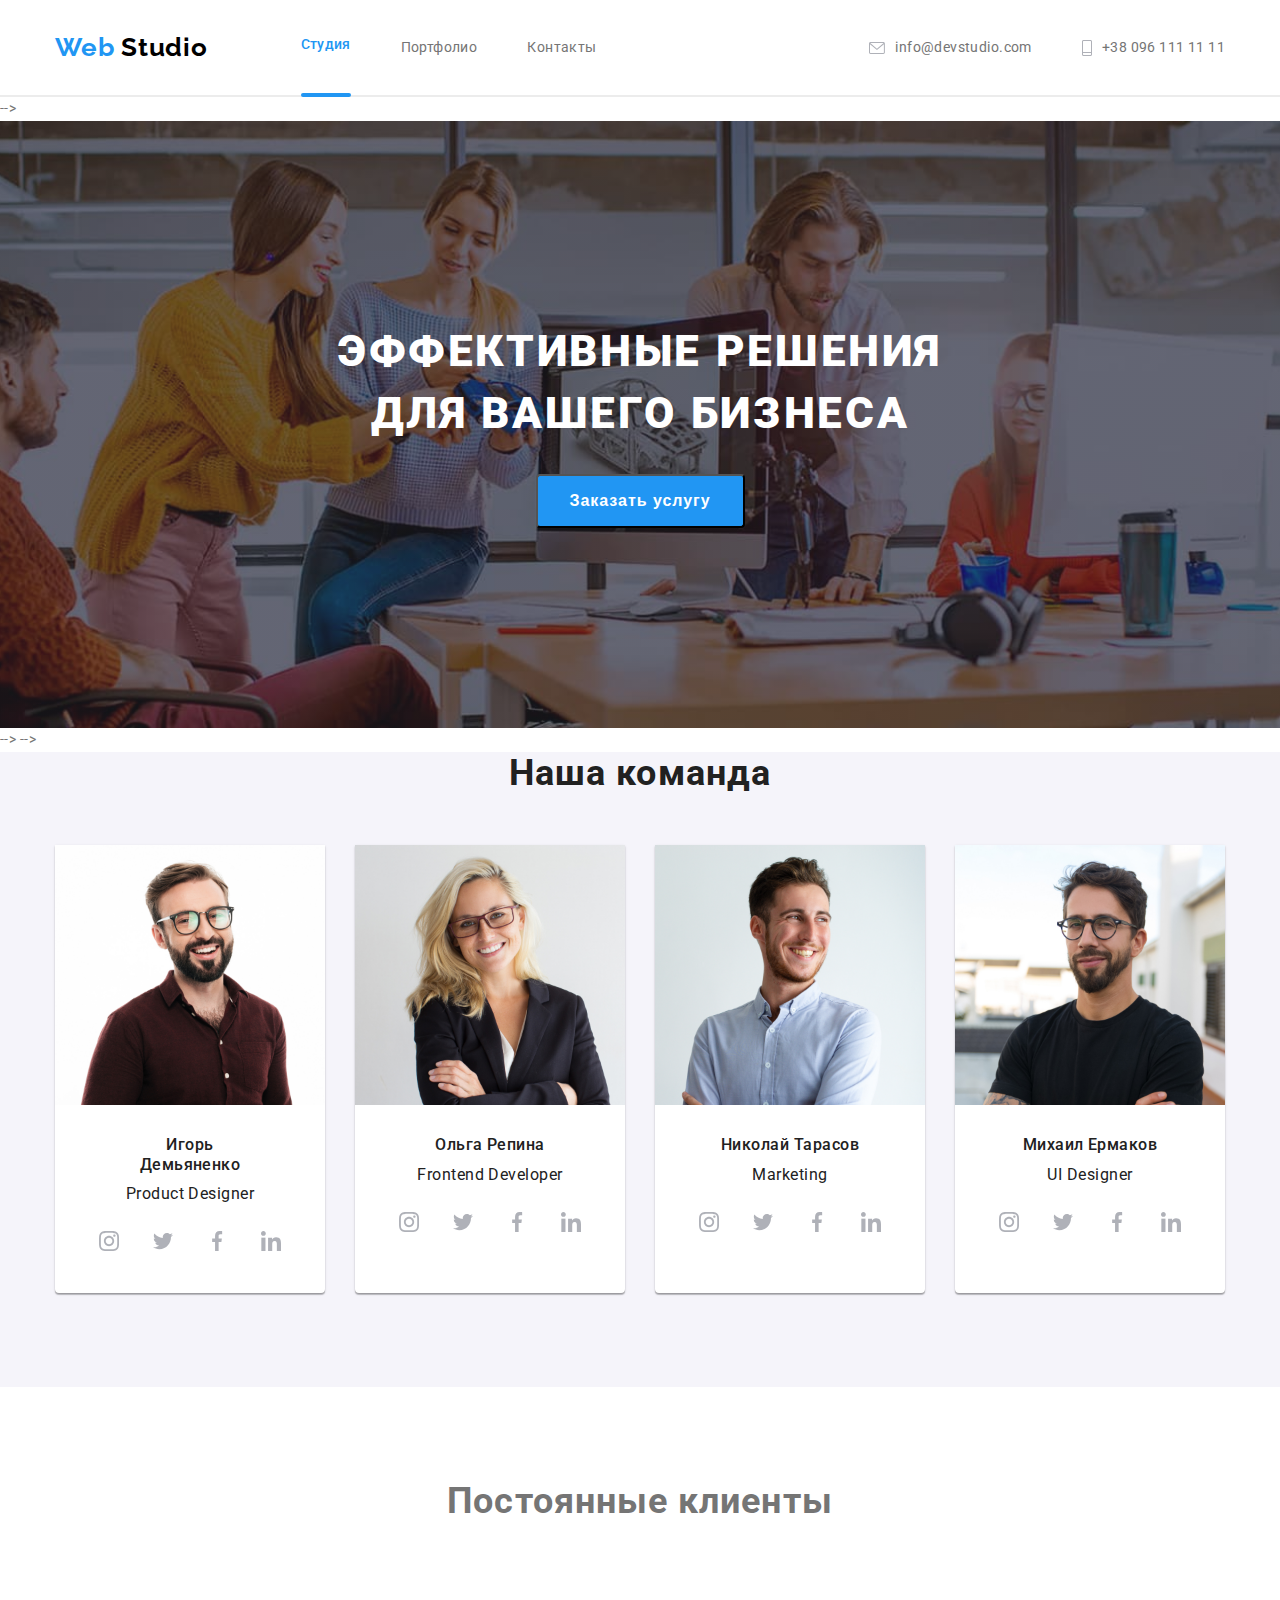
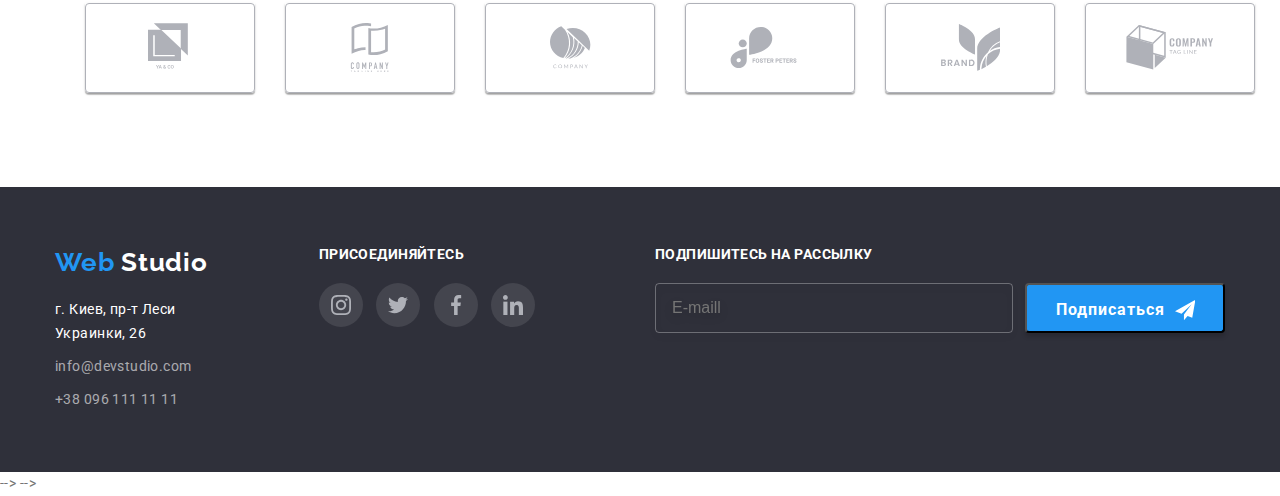
==== commit 9da933fe: "День 2" ====
--- a/index.html
+++ b/index.html
@@ -4,14 +4,14 @@
     <meta charset="UTF-8">
     <meta http-equiv="X-UA-Compatible" content="IE=edge">
     <meta name="viewport" content="width=device-width, initial-scale=1.0">
-    <title>домашнее задание#7</title>
+    <title>домашнее задание#8</title>
     <link rel="preconnect" href="https://fonts.gstatic.com">
     <link href="https://fonts.googleapis.com/css2?family=Raleway:wght@700&family=Roboto:wght@400;500;700;900&display=swap" rel="stylesheet"> 
     <link rel="stylesheet" href="./css/styles.min.css">
 </head>
 <body class="page">
     <!-- шапка -->
-   <!-- <header class="header ">
+   <header class="header ">
        <div class="container header__container"> 
        <nav class="navigation">
        <a href="./index.html" class="logo header__logo"> <span class="logo__color">Web</span> Studio</a>
@@ -43,7 +43,7 @@
        </div>
    </header>  -->
    <!-- герой -->
-   <!-- <main>
+    <main>
        <section class="hero">
            <div class="container">
            <h1 class="hero__title  hero-container"> Эффективные решения для вашего бизнеса</h1>
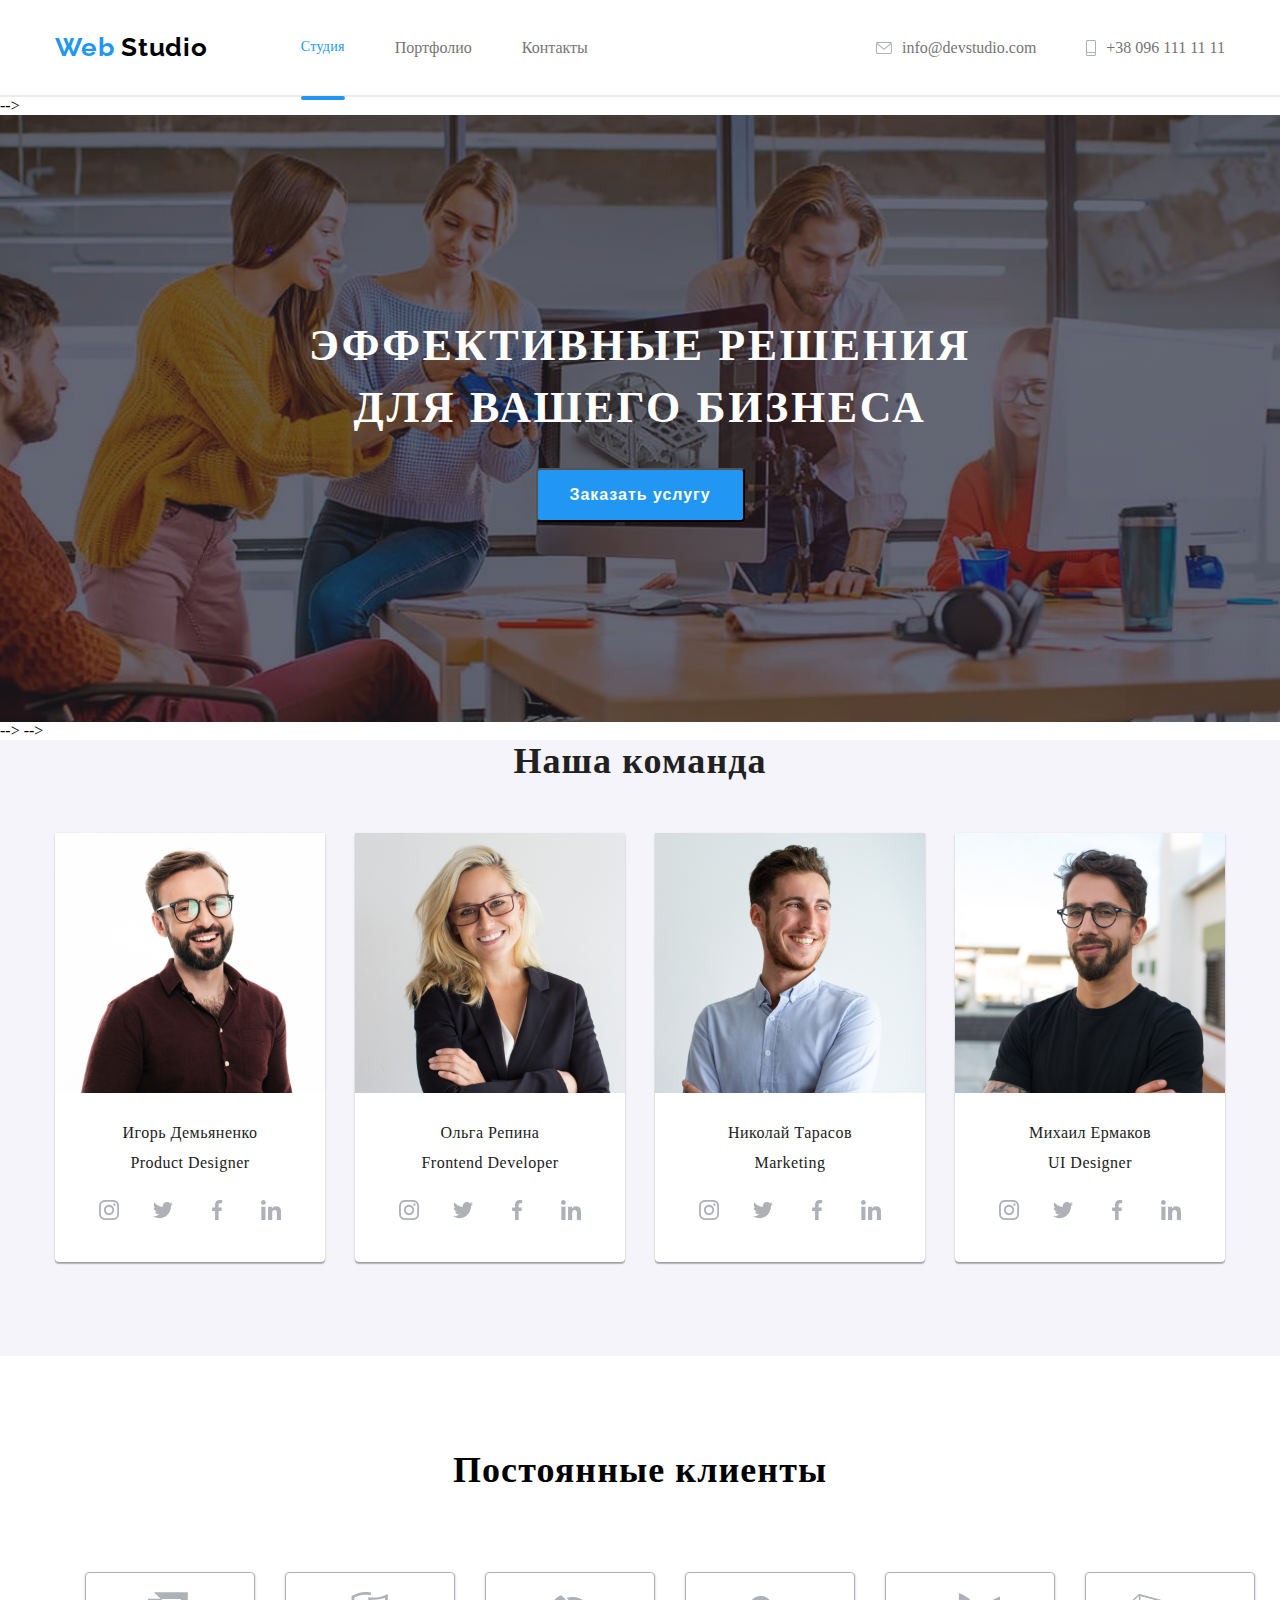
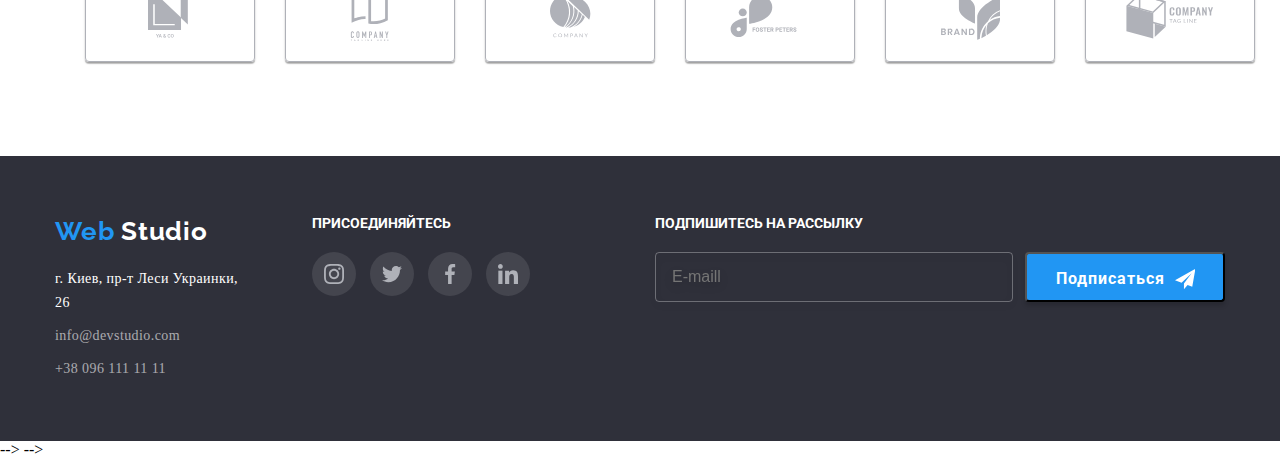
==== commit 6ad822f2: "День 3" ====
--- a/index.html
+++ b/index.html
@@ -9,7 +9,7 @@
     <link href="https://fonts.googleapis.com/css2?family=Raleway:wght@700&family=Roboto:wght@400;500;700;900&display=swap" rel="stylesheet"> 
     <link rel="stylesheet" href="./css/styles.min.css">
 </head>
-<body class="page">
+<body >
     <!-- шапка -->
    <header class="header ">
        <div class="container header__container"> 
